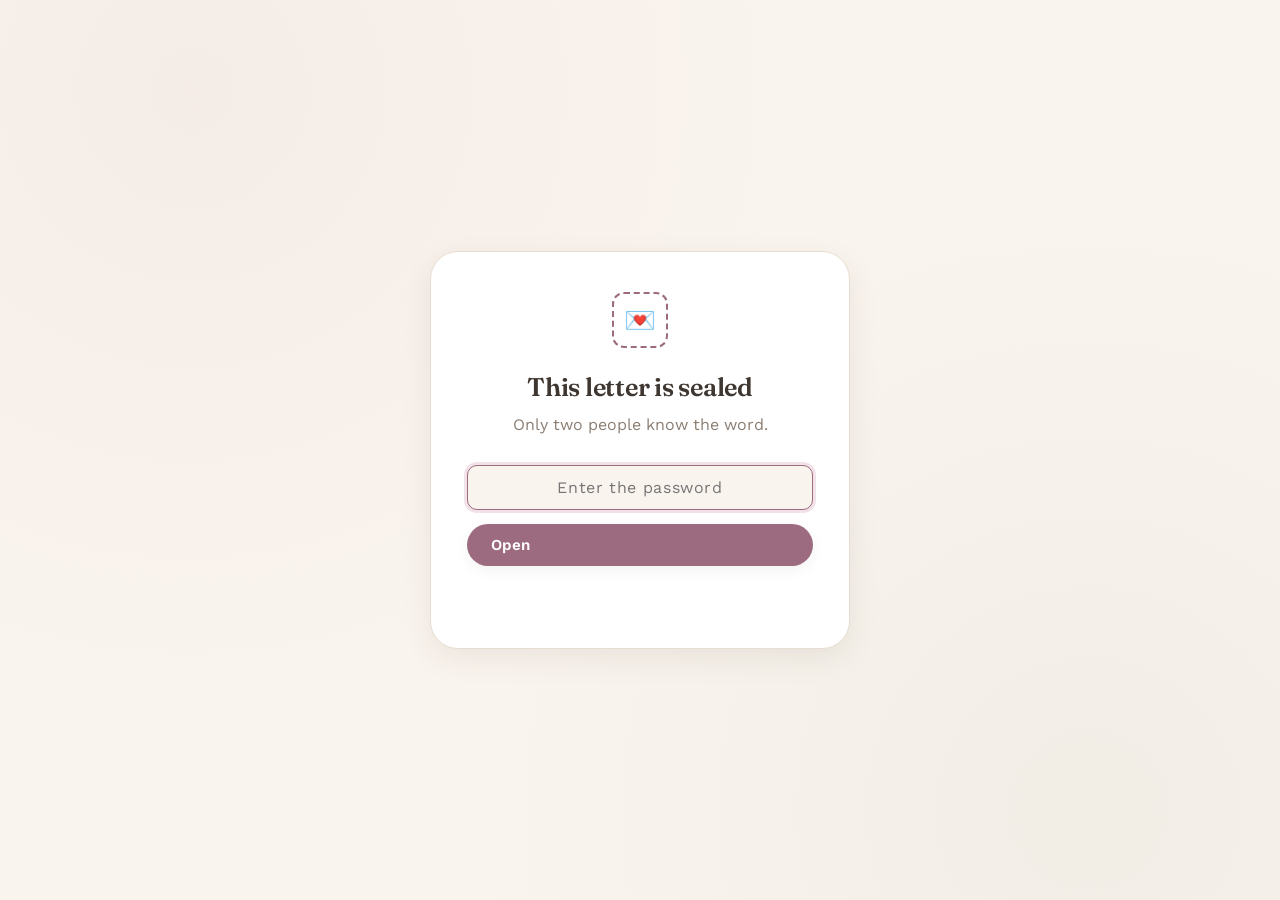
==== index.html @ 2e27fba0 "fix nested folder structure" ====
<!DOCTYPE html>
<html lang="en">
<head>
<meta charset="UTF-8" />
<meta name="viewport" content="width=device-width, initial-scale=1" />
<meta name="robots" content="noindex, nofollow" />
<title>us.</title>
<link rel="preconnect" href="https://fonts.googleapis.com" />
<link rel="preconnect" href="https://fonts.gstatic.com" crossorigin />
<link href="https://fonts.googleapis.com/css2?family=Fraunces:wght@500;600;700&family=Work+Sans:wght@400;500;600&display=swap" rel="stylesheet" />
<link rel="stylesheet" href="css/style.css" />
<style>
  .gate-page {
    min-height: 100vh;
    display: flex;
    align-items: center;
    justify-content: center;
    padding: 20px;
  }
  .envelope {
    width: 100%;
    max-width: 420px;
    background: var(--paper);
    border-radius: var(--radius-lg);
    box-shadow: var(--shadow);
    border: 1px solid var(--line);
    padding: 40px 36px;
    text-align: center;
  }
  .stamp {
    width: 56px;
    height: 56px;
    margin: 0 auto 20px;
    border: 2px dashed var(--plum);
    border-radius: 12px;
    display: flex;
    align-items: center;
    justify-content: center;
    font-size: 1.6rem;
  }
  .envelope h1 {
    font-size: 1.6rem;
    margin-bottom: 6px;
  }
  .envelope p.sub {
    margin-bottom: 28px;
  }
  #password-form {
    display: flex;
    flex-direction: column;
    gap: 14px;
  }
  #password-input {
    text-align: center;
    letter-spacing: 0.04em;
  }
  #hint {
    min-height: 22px;
    font-size: 0.88rem;
    color: var(--plum-dark);
    transition: opacity 0.2s ease;
  }
  #error {
    min-height: 20px;
    font-size: 0.85rem;
    color: var(--dim-red);
    font-weight: 600;
  }
  .shake {
    animation: shake 0.4s ease;
  }
  @keyframes shake {
    10%, 90% { transform: translateX(-2px); }
    20%, 80% { transform: translateX(4px); }
    30%, 50%, 70% { transform: translateX(-8px); }
    40%, 60% { transform: translateX(8px); }
  }
</style>
</head>
<body>
  <div class="gate-page">
    <div class="envelope" id="envelope">
      <div class="stamp">💌</div>
      <h1>This letter is sealed</h1>
      <p class="sub">Only two people know the word.</p>

      <form id="password-form">
        <input
          type="password"
          id="password-input"
          placeholder="Enter the password"
          autocomplete="off"
          autofocus
        />
        <button type="submit" class="btn">Open</button>
      </form>

      <div id="error"></div>
      <div id="hint"></div>
    </div>
  </div>

  <script src="js/auth.js"></script>
</body>
</html>
---- css/style.css ----
/* =========================================================
   "us." — a private space for two
   Shared design tokens + base styles
   ========================================================= */

:root {
  --cream: #faf4ee;
  --paper: #ffffff;
  --ink: #3e3630;
  --ink-soft: #8a7d72;
  --line: #e8ddd0;

  --plum: #9c6b80;
  --plum-dark: #7e526a;
  --plum-pale: #f1e2e7;

  --sage: #7f9a7c;
  --sage-pale: #e5ede2;

  --dim-red: #c08787;
  --dim-red-pale: #f3e3e1;

  --dim-yellow: #e7c978;
  --gray-past: #ddd6cb;

  --shadow: 0 10px 30px rgba(62, 45, 40, 0.08);
  --shadow-soft: 0 4px 14px rgba(62, 45, 40, 0.06);

  --radius-lg: 28px;
  --radius-md: 16px;
  --radius-sm: 10px;
}

* {
  box-sizing: border-box;
}

@media (prefers-reduced-motion: reduce) {
  * {
    animation-duration: 0.001ms !important;
    transition-duration: 0.001ms !important;
  }
}

html,
body {
  height: 100%;
}

body {
  margin: 0;
  font-family: "Work Sans", -apple-system, BlinkMacSystemFont, sans-serif;
  color: var(--ink);
  background: var(--cream);
  background-image: radial-gradient(circle at 15% 10%, rgba(156, 107, 128, 0.06), transparent 45%),
    radial-gradient(circle at 85% 90%, rgba(127, 154, 124, 0.07), transparent 45%);
  background-attachment: fixed;
  min-height: 100vh;
  line-height: 1.5;
}

h1,
h2,
h3 {
  font-family: "Fraunces", Georgia, serif;
  font-weight: 600;
  margin: 0 0 0.4em;
  letter-spacing: -0.01em;
}

p {
  margin: 0 0 1em;
  color: var(--ink-soft);
}

a {
  color: var(--plum-dark);
}

button,
input {
  font-family: inherit;
}

/* ---------- layout shell ---------- */

.page {
  min-height: 100vh;
  display: flex;
  flex-direction: column;
  align-items: center;
  padding: 32px 20px 60px;
}

.topbar {
  width: 100%;
  max-width: 880px;
  display: flex;
  align-items: center;
  justify-content: space-between;
  margin-bottom: 28px;
}

.brand {
  font-family: "Fraunces", serif;
  font-size: 1.3rem;
  font-weight: 600;
  color: var(--plum-dark);
  text-decoration: none;
}

.brand::after {
  content: "";
}

.nav-link {
  font-size: 0.95rem;
  color: var(--ink-soft);
  text-decoration: none;
  border-bottom: 1px solid transparent;
  transition: border-color 0.15s ease, color 0.15s ease;
}

.nav-link:hover {
  color: var(--plum-dark);
  border-color: var(--plum);
}

/* ---------- card ---------- */

.card {
  width: 100%;
  max-width: 880px;
  background: var(--paper);
  border-radius: var(--radius-lg);
  box-shadow: var(--shadow);
  padding: 40px;
  border: 1px solid var(--line);
}

@media (max-width: 600px) {
  .card {
    padding: 24px;
    border-radius: var(--radius-md);
  }
}

/* ---------- buttons ---------- */

.btn {
  display: inline-flex;
  align-items: center;
  gap: 8px;
  border: none;
  border-radius: 999px;
  padding: 12px 24px;
  font-size: 0.95rem;
  font-weight: 600;
  cursor: pointer;
  transition: transform 0.12s ease, box-shadow 0.12s ease, background 0.15s ease;
  background: var(--plum);
  color: #fff;
  box-shadow: var(--shadow-soft);
}

.btn:hover {
  background: var(--plum-dark);
  transform: translateY(-1px);
}

.btn:active {
  transform: translateY(0);
}

.btn.secondary {
  background: var(--paper);
  color: var(--plum-dark);
  border: 1px solid var(--line);
  box-shadow: none;
}

.btn.secondary:hover {
  background: var(--plum-pale);
}

.btn.ghost {
  background: transparent;
  color: var(--ink-soft);
  box-shadow: none;
  padding: 8px 14px;
}

.btn.ghost:hover {
  background: var(--gray-past);
  color: var(--ink);
}

input[type="text"],
input[type="password"],
input[type="date"] {
  font-size: 1rem;
  padding: 12px 16px;
  border-radius: var(--radius-sm);
  border: 1px solid var(--line);
  background: var(--cream);
  color: var(--ink);
  outline: none;
  transition: border-color 0.15s ease, box-shadow 0.15s ease;
}

input[type="text"]:focus,
input[type="password"]:focus,
input[type="date"]:focus {
  border-color: var(--plum);
  box-shadow: 0 0 0 3px var(--plum-pale);
}

/* ---------- destination buttons (home page) ---------- */

.destinations {
  display: grid;
  grid-template-columns: 1fr 1fr;
  gap: 18px;
  margin-top: 32px;
}

@media (max-width: 560px) {
  .destinations {
    grid-template-columns: 1fr;
  }
}

.destination {
  display: flex;
  flex-direction: column;
  align-items: flex-start;
  gap: 6px;
  text-decoration: none;
  color: var(--ink);
  background: var(--cream);
  border: 1px solid var(--line);
  border-radius: var(--radius-md);
  padding: 22px 24px;
  transition: transform 0.15s ease, box-shadow 0.15s ease, border-color 0.15s ease;
}

.destination:hover {
  transform: translateY(-2px);
  box-shadow: var(--shadow-soft);
  border-color: var(--plum);
}

.destination .label {
  font-family: "Fraunces", serif;
  font-size: 1.25rem;
  font-weight: 600;
}

.destination .hint {
  font-size: 0.88rem;
  color: var(--ink-soft);
}

/* ---------- utility ---------- */

.center {
  text-align: center;
}

.stack {
  display: flex;
  flex-direction: column;
  gap: 14px;
}

.row {
  display: flex;
  align-items: center;
  gap: 10px;
  flex-wrap: wrap;
}

.muted {
  color: var(--ink-soft);
  font-size: 0.9rem;
}
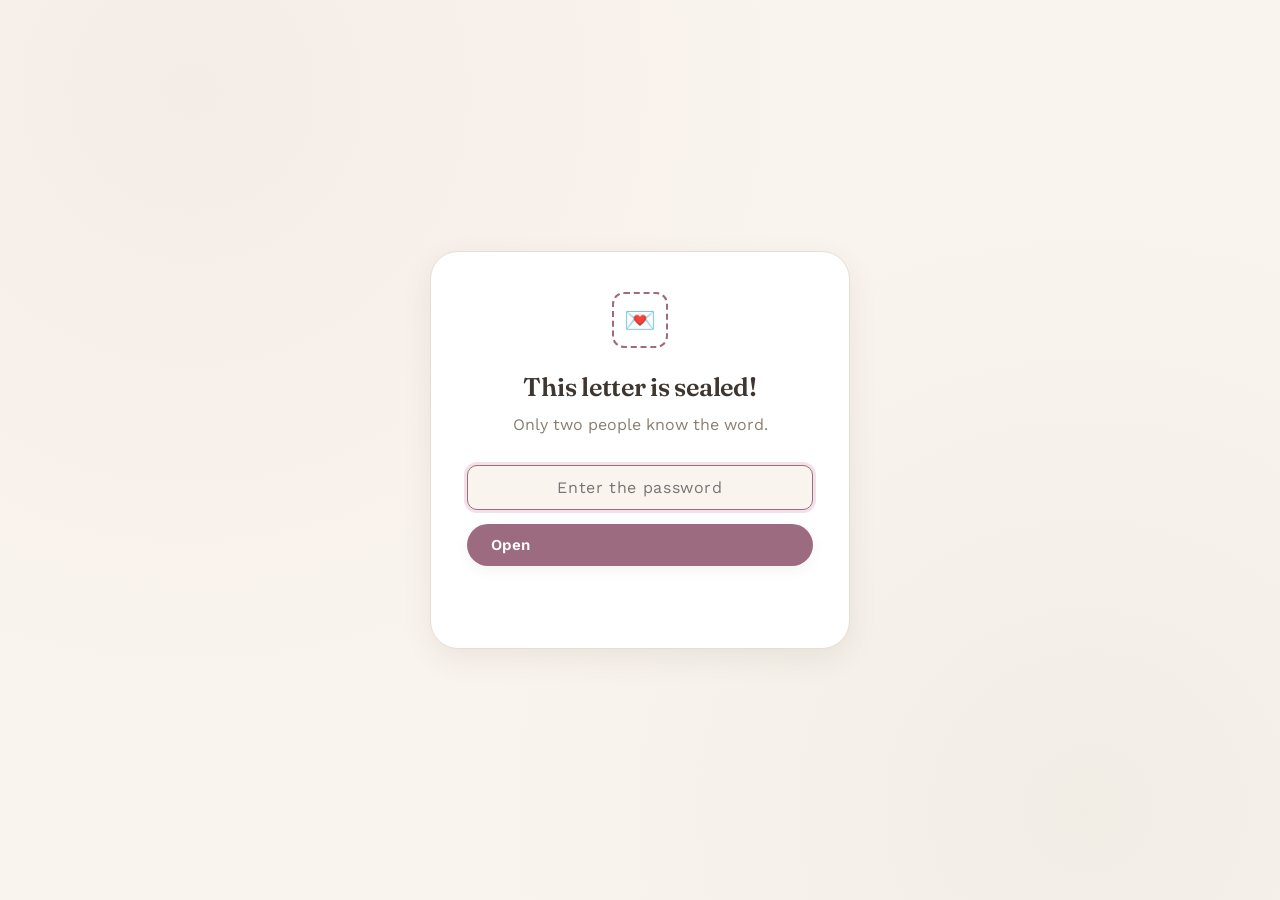
==== commit 3c0063e4: "Optimization" ====
--- a/index.html
+++ b/index.html
@@ -4,7 +4,7 @@
 <meta charset="UTF-8" />
 <meta name="viewport" content="width=device-width, initial-scale=1" />
 <meta name="robots" content="noindex, nofollow" />
-<title>us.</title>
+<title>Anna & Matteo's Website</title>
 <link rel="preconnect" href="https://fonts.googleapis.com" />
 <link rel="preconnect" href="https://fonts.gstatic.com" crossorigin />
 <link href="https://fonts.googleapis.com/css2?family=Fraunces:wght@500;600;700&family=Work+Sans:wght@400;500;600&display=swap" rel="stylesheet" />
@@ -26,6 +26,16 @@
     border: 1px solid var(--line);
     padding: 40px 36px;
     text-align: center;
+  }
+
+  @media (max-width: 420px) {
+    .gate-page {
+      padding: 14px;
+    }
+    .envelope {
+      padding: 30px 22px;
+      border-radius: var(--radius-md);
+    }
   }
   .stamp {
     width: 56px;
@@ -81,7 +91,7 @@
   <div class="gate-page">
     <div class="envelope" id="envelope">
       <div class="stamp">💌</div>
-      <h1>This letter is sealed</h1>
+      <h1>This letter is sealed!</h1>
       <p class="sub">Only two people know the word.</p>
 
       <form id="password-form">
--- a/css/style.css
+++ b/css/style.css
@@ -57,6 +57,7 @@
   background-attachment: fixed;
   min-height: 100vh;
   line-height: 1.5;
+  overflow-x: hidden;
 }
 
 h1,
@@ -92,18 +93,26 @@
   padding: 32px 20px 60px;
 }
 
+@media (max-width: 480px) {
+  .page {
+    padding: 22px 12px 44px;
+  }
+}
+
 .topbar {
   width: 100%;
   max-width: 880px;
   display: flex;
   align-items: center;
   justify-content: space-between;
+  flex-wrap: wrap;
+  row-gap: 8px;
   margin-bottom: 28px;
 }
 
 .brand {
   font-family: "Fraunces", serif;
-  font-size: 1.3rem;
+  font-size: clamp(1.02rem, 4.2vw, 1.3rem);
   font-weight: 600;
   color: var(--plum-dark);
   text-decoration: none;
